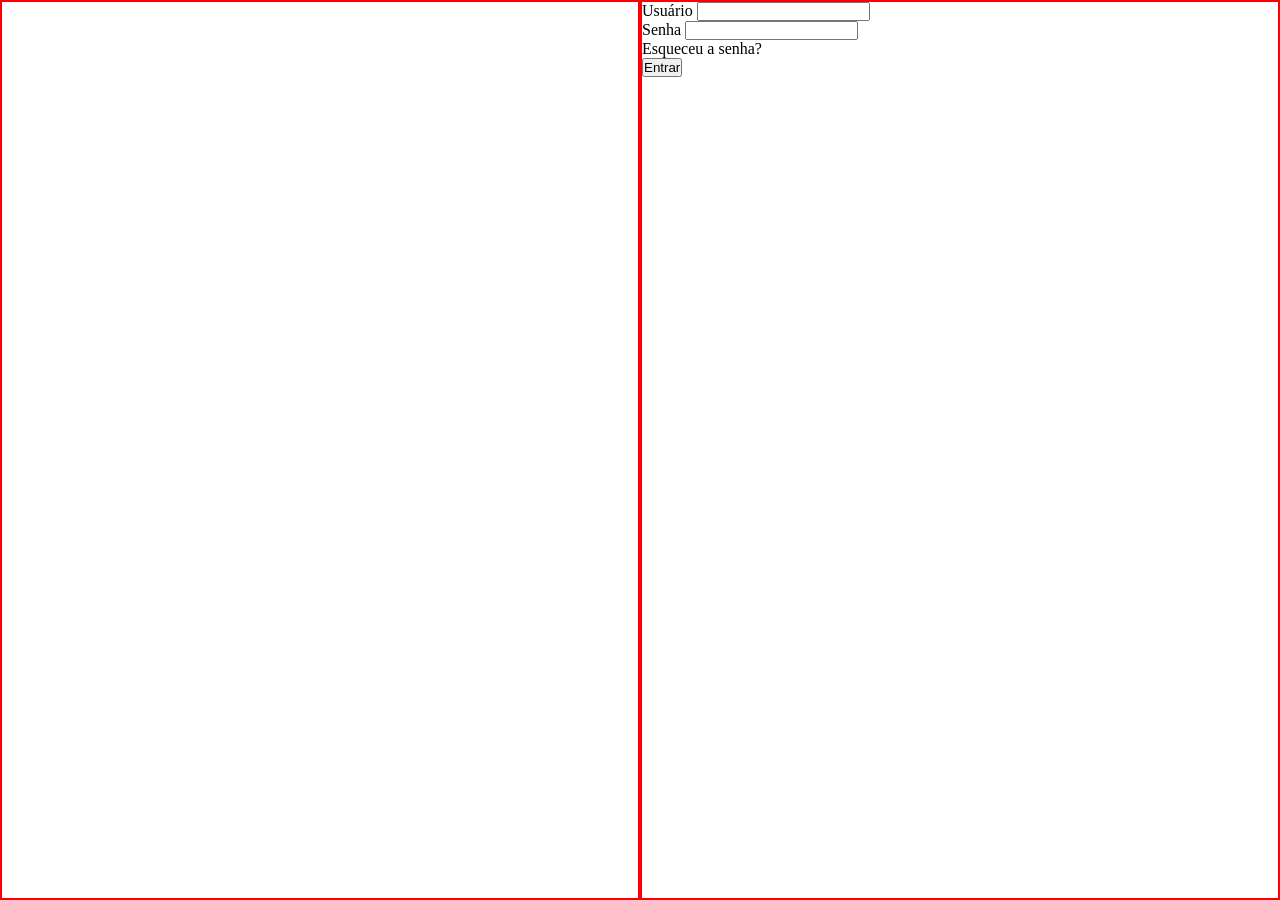
==== RH Management/public/index.html @ c6815ced "Add files via upload" ====
<!DOCTYPE html>
<html lang="pt-br">
<head>

    <meta charset="UTF-8">
    <meta name="viewport" content="width=device-width, initial-scale=1.0">
    <link rel="stylesheet" href="assets/css/style.css">
    <title>Document</title>

</head>

<body>

    <main>

        <header>
            <img src="" alt="">
        </header>

        <section>

            <div class="container">

                <form action="" method="post">

                    <div class="input">
                        <label for="">Usuário</label>
                        <input type="text" name="user" id="">
                    </div>

                    <div class="input">
                        <label for="">Senha</label>
                        <input type="password" name="password" id="">
                    </div>

                    <div class="options">
                        <p>Esqueceu a senha?</p>
                    </div>

                    <div class="confirm">
                        <button> Entrar </button>
                    </div>

                </form>

            </div>

        </section>
    
    </main>
    
</body>

</html>
---- RH Management/public/assets/css/style.css ----
*{
    padding: 0;
    margin: 0;
    box-sizing: border-box;
}

main{
    width: 100%;
    height: 100vh;
    display: flex;
}

header{
    width: 50vw;
    border: solid 2px red;
}

section{
    width: 50vw;
    border: solid 2px red;
}

.container{
    
}
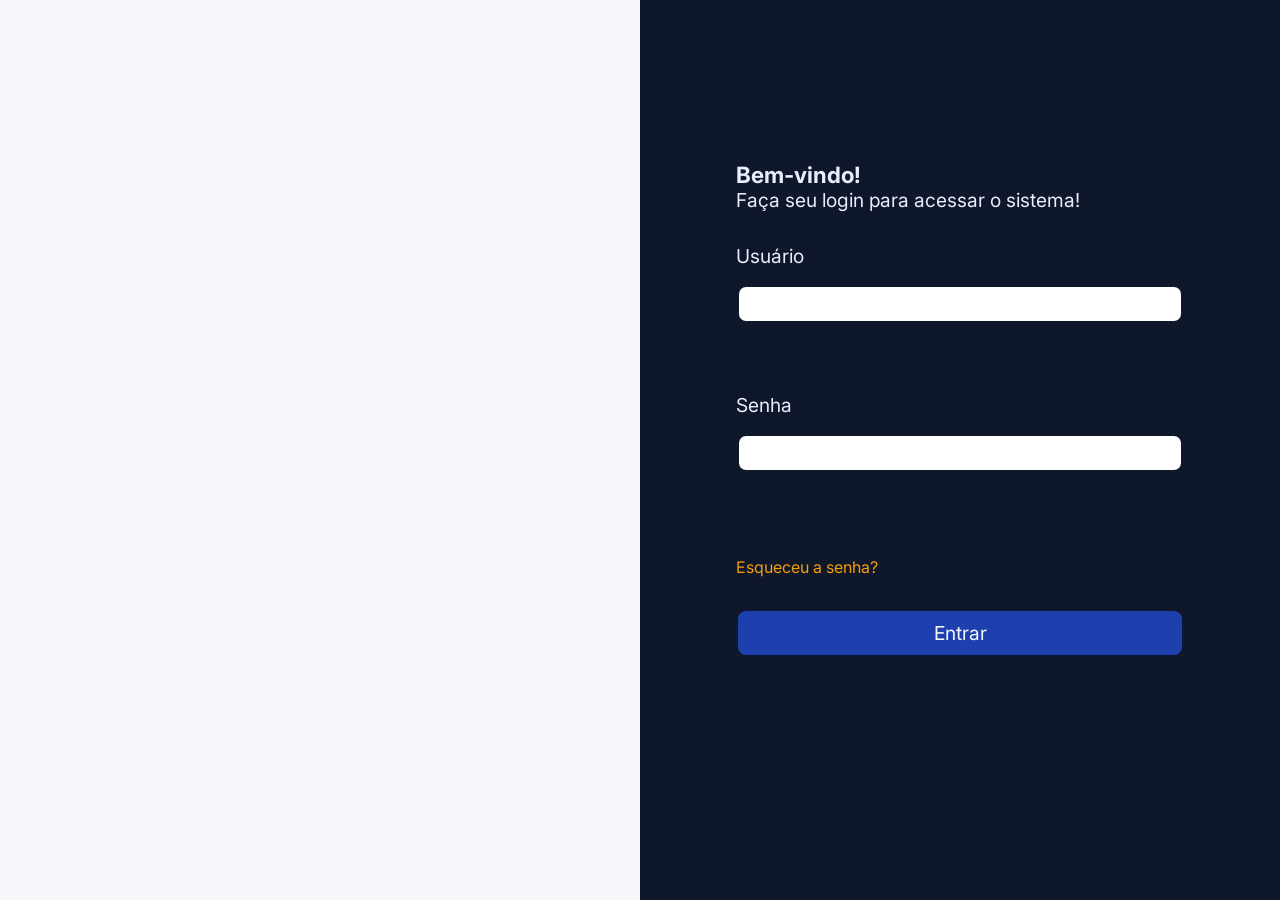
==== commit 2e669ade: "Add files via upload" ====
--- a/RH Management/public/index.html
+++ b/RH Management/public/index.html
@@ -4,6 +4,9 @@
 
     <meta charset="UTF-8">
     <meta name="viewport" content="width=device-width, initial-scale=1.0">
+    <link rel="preconnect" href="https://fonts.googleapis.com">
+    <link rel="preconnect" href="https://fonts.gstatic.com" crossorigin>
+    <link href="https://fonts.googleapis.com/css2?family=Inter:wght@400;500;600;700&display=swap" rel="stylesheet">
     <link rel="stylesheet" href="assets/css/style.css">
     <title>Document</title>
 
@@ -20,25 +23,30 @@
         <section>
 
             <div class="container">
+                
+                <div class="boas">
+                    <h3> Bem-vindo! </h3>
+                    <p>Faça seu login para acessar o sistema!</p>
+                </div>
 
-                <form action="" method="post">
+                <form class="form" action="dashboard.html" >
 
                     <div class="input">
                         <label for="">Usuário</label>
-                        <input type="text" name="user" id="">
+                        <input class="ipt" type="text" name="user" id="">
                     </div>
 
                     <div class="input">
                         <label for="">Senha</label>
-                        <input type="password" name="password" id="">
+                        <input class="ipt" type="password" name="password" id="">
                     </div>
 
                     <div class="options">
-                        <p>Esqueceu a senha?</p>
+                        <a href="">Esqueceu a senha?</a>
                     </div>
 
                     <div class="confirm">
-                        <button> Entrar </button>
+                        <button id="btn"> Entrar </button>
                     </div>
 
                 </form>
--- a/RH Management/public/assets/css/style.css
+++ b/RH Management/public/assets/css/style.css
@@ -4,23 +4,98 @@
     box-sizing: border-box;
 }
 
+:root {
+  --cor-primaria: #2F5BEA;
+  --cor-primaria-escura: #1E40AF;
+  --cor-primaria-clara: #E8EEFE;
+  --cor-destaque: #14B8A6;
+  --cor-menu: #0F172A;
+  --cor-fundo: #F6F8FB;
+  --cor-superficie: #FFFFFF;
+  --cor-texto: #1F2937;
+  --cor-texto-suave: #6B7280;
+  --cor-borda: #E5E7EB;
+  --cor-sucesso: #16A34A;
+  --cor-alerta: #F59E0B;
+  --cor-erro: #DC2626;
+    --fonte-base: 'Inter', system-ui, -apple-system, 'Segoe UI', Roboto, sans-serif;
+}
+
 main{
     width: 100%;
     height: 100vh;
     display: flex;
+    background-color: var(--cor-fundo);
+    font-family: var(--fonte-base);
 }
 
 header{
     width: 50vw;
-    border: solid 2px red;
 }
 
 section{
     width: 50vw;
-    border: solid 2px red;
+    background-color: var(--cor-menu);
+    color: var(--cor-primaria-clara);
 }
 
 .container{
-    
+    width: 100%;
+    height: 100%;
+    display: flex;
+    flex-direction: column;
+    justify-content: center;
+    align-items: center;
 }
 
+.boas{
+    width: 35vw;
+    margin-bottom: 2rem;
+    font-size: 1.2rem;
+}
+
+.form{
+    height: 55vh;
+    width: 35vw;
+}
+
+.input{
+    display: flex;
+    flex-direction: column;
+    height: 30%;
+    font-size: 1.2rem;
+}
+.ipt{
+    margin-top: 1rem;
+    height: 2.5rem;
+    border: solid 3px #0F172A;
+    border-radius: 10px;
+    padding-left: 5px;
+}
+
+.options{
+    margin-top: 1rem;
+}
+.options a{
+    text-decoration: none;
+    color: var(--cor-alerta);
+}
+
+.confirm{
+    display: flex;
+    justify-content: center;
+    margin-top: 2rem;
+}
+#btn{
+    font-family: var(--fonte-base);
+    height: 3rem;
+    width: 100%;
+    border: solid 2px #0F172A;
+    border-radius: 10px;
+    background-color: var(--cor-primaria-escura);
+    font-size: 1.2rem;
+    color: var(--cor-fundo);
+}
+#btn{
+    cursor: pointer;
+}
